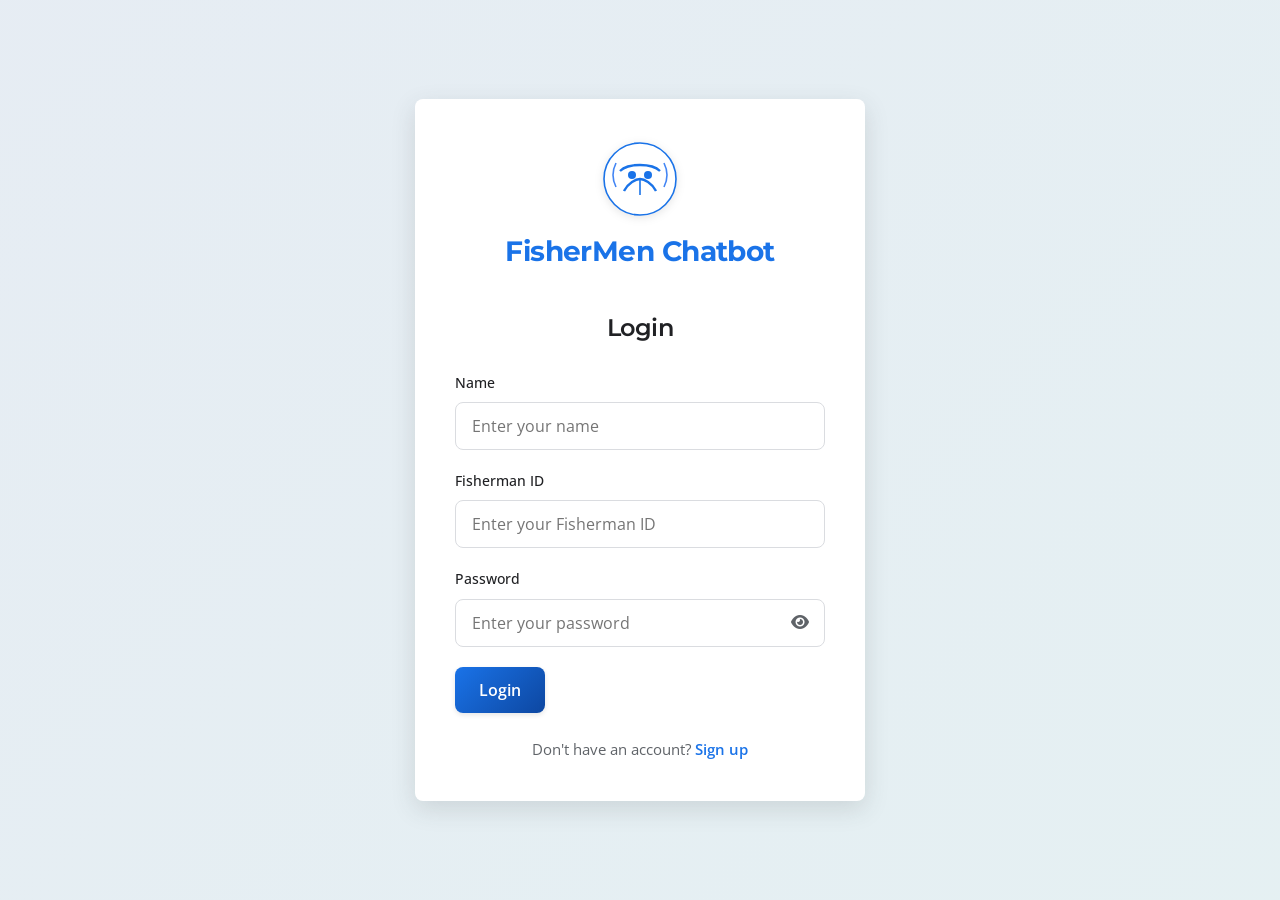
==== index.html @ a6ea8144 "Add files via upload" ====
<!DOCTYPE html>
<html lang="en">
<head>
    <meta charset="UTF-8">
    <meta name="viewport" content="width=device-width, initial-scale=1.0">
    <title>FisherMen Chatbot</title>
    <link rel="preconnect" href="https://fonts.googleapis.com">
    <link rel="preconnect" href="https://fonts.gstatic.com" crossorigin>
    <link href="https://fonts.googleapis.com/css2?family=Montserrat:wght@400;500;600;700&family=Open+Sans:wght@400;500;600&display=swap" rel="stylesheet">
    <link rel="stylesheet" href="css/styles.css">
    <link rel="stylesheet" href="https://cdnjs.cloudflare.com/ajax/libs/font-awesome/6.0.0-beta3/css/all.min.css">
</head>
<body>
    <!-- Login Screen -->
    <div class="container" id="login-container">
        <div class="form-container">
            <div class="logo">
                <img src="assets/fishermen-logo.svg" alt="FisherMen Chatbot Logo">
                <h1>FisherMen Chatbot</h1>
            </div>
            <h2>Login</h2>
            <form id="login-form">
                <div class="form-group">
                    <label for="login-name">Name</label>
                    <input type="text" id="login-name" placeholder="Enter your name" required>
                </div>
                <div class="form-group">
                    <label for="login-fisherman-id">Fisherman ID</label>
                    <input type="text" id="login-fisherman-id" placeholder="Enter your Fisherman ID" required>
                </div>
                <div class="form-group">
                    <label for="login-password">Password</label>
                    <input type="password" id="login-password" placeholder="Enter your password" required>
                    <span class="toggle-password" onclick="togglePasswordVisibility('login-password')">
                        <i class="fas fa-eye"></i>
                    </span>
                </div>
                <button type="submit" class="btn-primary">Login</button>
            </form>
            <p class="form-footer">Don't have an account? <a href="#" onclick="showSignup()">Sign up</a></p>
        </div>
    </div>

    <!-- Sign Up Screen -->
    <div class="container hidden" id="signup-container">
        <div class="form-container">
            <div class="logo">
                <img src="assets/fishermen-logo.svg" alt="FisherMen Chatbot Logo">
                <h1>FisherMen Chatbot</h1>
            </div>
            <h2>Sign Up</h2>
            <form id="signup-form" onsubmit="return validateSignup()">
                <div class="form-group">
                    <label for="signup-name">Name</label>
                    <input type="text" id="signup-name" placeholder="Enter your name" required>
                </div>
                <div class="form-group">
                    <label for="signup-fisherman-id">Fisherman ID</label>
                    <input type="text" id="signup-fisherman-id" placeholder="Enter your Fisherman ID" required>
                </div>
                <div class="form-group">
                    <label for="signup-country">Country</label>
                    <select id="signup-country" required>
                        <option value="">Select Country</option>
                        <option value="Australia">Australia</option>
                        <option value="Malaysia">Malaysia</option>
                        <option value="India">India</option>
                        <option value="Bangladesh">Bangladesh</option>
                        <option value="USA">USA</option>
                        <option value="UK">UK</option>
                    </select>
                </div>
                <div class="form-group">
                    <label for="signup-location">Location</label>
                    <input type="text" id="signup-location" placeholder="Enter your location" required>
                </div>
                <div class="form-group">
                    <label for="signup-password">Password</label>
                    <input type="password" id="signup-password" placeholder="Enter your password" minlength="8" required>
                    <span class="toggle-password" onclick="togglePasswordVisibility('signup-password')">
                        <i class="fas fa-eye"></i>
                    </span>
                </div>
                <div class="form-group">
                    <label for="signup-confirm-password">Confirm Password</label>
                    <input type="password" id="signup-confirm-password" placeholder="Confirm your password" minlength="8" required>
                    <span class="toggle-password" onclick="togglePasswordVisibility('signup-confirm-password')">
                        <i class="fas fa-eye"></i>
                    </span>
                </div>
                <button type="submit" class="btn-primary">Sign Up</button>
            </form>
            <p class="form-footer">Already have an account? <a href="#" onclick="showLogin()">Login</a></p>
        </div>
    </div>

    <!-- Chat Screen -->
    <div class="chat-container hidden" id="chat-container">
        <!-- Sidebar toggle button (mobile) -->
        <button class="sidebar-toggle" id="sidebar-toggle">
            <i class="fas fa-bars"></i>
        </button>

        <div class="sidebar">
            <div class="sidebar-header">
                <div class="logo">
                    <img src="assets/fishermen-logo.svg" alt="FisherMen Chatbot Logo">
                    <h2>FisherMen Chatbot</h2>
                </div>
                <button class="new-chat-btn" id="new-chat-btn">
                    <i class="fas fa-plus"></i> New Chat
                </button>
            </div>
            <div class="search-container">
                <div class="search-box">
                    <i class="fas fa-search"></i>
                    <input type="text" placeholder="Search chats" id="search-chats">
                </div>
            </div>
            <div class="chat-history" id="chat-history">
                <!-- Chat history will be populated dynamically -->
            </div>
            <div class="user-info">
                <div class="user-avatar">
                    <i class="fas fa-user"></i>
                </div>
                <div class="user-name" id="user-name-display">User Name</div>
                <button id="dark-toggle" class="dark-toggle" title="Toggle dark mode">
                    <i class="fas fa-moon"></i>
                </button>
                <button class="logout-btn" onclick="logout()">
                    <i class="fas fa-sign-out-alt"></i>
                </button>
            </div>
        </div>

        <div class="main-chat">
            <div class="chat-messages" id="chat-messages">
                <div class="welcome-message">
                    <h1>Welcome to FisherMen Chatbot</h1>
                    <p>How can I assist you today?</p>
                </div>
            </div>
            <div class="chat-input-container">
                <form id="chat-form">
                    <div class="chat-input-box">
                        <textarea id="chat-input" placeholder="Type your message here..." rows="1"></textarea>
                        <button type="submit" class="send-btn">
                            <i class="fas fa-paper-plane"></i>
                        </button>
                        <button type="button" id="export-chat" class="export-btn" title="Export chat">
                            <i class="fas fa-download"></i>
                        </button>
                    </div>
                </form>
                <p class="disclaimer">FisherMen Chatbot is designed to assist Bangladeshi fishermen with information and guidance.</p>
            </div>
        </div>
    </div>

    <!-- Feedback Popup -->
    <div class="feedback-popup hidden" id="feedback-popup">
        <div class="feedback-content">
            <h3>What was the issue with this response?</h3>
            <form id="feedback-form">
                <div class="feedback-options">
                    <label class="feedback-option">
                        <input type="radio" name="feedback" value="incorrect">
                        <span>Incorrect information</span>
                    </label>
                    <label class="feedback-option">
                        <input type="radio" name="feedback" value="harmful">
                        <span>Harmful or unsafe content</span>
                    </label>
                    <label class="feedback-option">
                        <input type="radio" name="feedback" value="not-helpful">
                        <span>Not helpful</span>
                    </label>
                    <label class="feedback-option">
                        <input type="radio" name="feedback" value="other">
                        <span>Other</span>
                    </label>
                </div>
                <textarea id="feedback-text" placeholder="Additional comments (optional)"></textarea>
                <div class="feedback-buttons">
                    <button type="button" class="btn-secondary" onclick="closeFeedbackPopup()">Cancel</button>
                    <button type="submit" class="btn-primary">Submit</button>
                </div>
            </form>
        </div>
    </div>

    <div class="overlay hidden" id="overlay"></div>

    <!-- Inline signup validation -->
    <script>
    function validateSignup() {
        const fishermanId = document.getElementById('signup-fisherman-id').value;
        const password = document.getElementById('signup-password').value;
        const confirmPassword = document.getElementById('signup-confirm-password').value;
        const country = document.getElementById('signup-country').value;

        if (!country) {
            alert("Please select a country");
            return false;
        }

        const idRegex = /^[a-zA-Z0-9]+$/;
        if (!idRegex.test(fishermanId)) {
            alert("Fisherman ID must contain only letters and numbers");
            return false;
        }

        if (password.length < 8) {
            alert("Password must be at least 8 characters long");
            return false;
        }

        if (password !== confirmPassword) {
            alert("Passwords do not match");
            return false;
        }

        return true;
    }
    </script>

    <script src="js/script.js" defer></script>
</body>
</html>
---- css/styles.css ----
/* Global Styles */
:root {
    --primary-color: #1a73e8;
    --primary-light: #4285f4;
    --primary-dark: #0d47a1;
    --secondary-color: #34a853;
    --accent-color: #00b8d4;
    --danger-color: #ea4335;
    --text-color: #202124;
    --text-secondary: #5f6368;
    --background-color: #ffffff;
    --background-secondary: #f1f3f4;
    --border-color: #dadce0;
    --shadow-color: rgba(60, 64, 67, 0.15);
    --animation-duration: 0.3s;
    --border-radius: 8px;
    --transition-standard: all 0.3s cubic-bezier(0.4, 0, 0.2, 1);
}

* {
    margin: 0;
    padding: 0;
    box-sizing: border-box;
    font-family: 'Open Sans', sans-serif;
}

body {
    background-color: var(--background-secondary);
    color: var(--text-color);
    line-height: 1.6;
    font-size: 16px;
}

h1, h2, h3, h4, h5, h6 {
    font-family: 'Montserrat', sans-serif;
    font-weight: 600;
    letter-spacing: -0.02em;
}

.hidden {
    display: none !important;
}

.container {
    display: flex;
    justify-content: center;
    align-items: center;
    min-height: 100vh;
    padding: 20px;
    background: linear-gradient(135deg, rgba(26, 115, 232, 0.05) 0%, rgba(0, 184, 212, 0.05) 100%);
}

/* Button Styles */
.btn-primary {
    background: linear-gradient(135deg, var(--primary-color), var(--primary-dark));
    color: white;
    border: none;
    border-radius: var(--border-radius);
    padding: 12px 24px;
    font-size: 16px;
    font-weight: 600;
    cursor: pointer;
    transition: var(--transition-standard);
    box-shadow: 0 2px 5px rgba(0, 0, 0, 0.1);
    position: relative;
    overflow: hidden;
}

.btn-primary:hover {
    transform: translateY(-2px);
    box-shadow: 0 4px 8px rgba(0, 0, 0, 0.15);
}

.btn-primary:active {
    transform: translateY(0);
}

/* Button ripple effect */
.btn-primary::after {
    content: '';
    position: absolute;
    top: 50%;
    left: 50%;
    width: 5px;
    height: 5px;
    background: rgba(255, 255, 255, 0.5);
    opacity: 0;
    border-radius: 100%;
    transform: scale(1, 1) translate(-50%, -50%);
    transform-origin: 50% 50%;
}

.btn-primary:focus:not(:active)::after {
    animation: ripple 1s ease-out;
}

@keyframes ripple {
    0% {
        transform: scale(0, 0);
        opacity: 0.5;
    }
    20% {
        transform: scale(25, 25);
        opacity: 0.5;
    }
    100% {
        opacity: 0;
        transform: scale(40, 40);
    }
}

.btn-secondary {
    background-color: var(--background-secondary);
    color: var(--text-color);
    border: 1px solid var(--border-color);
    border-radius: var(--border-radius);
    padding: 12px 24px;
    font-size: 16px;
    font-weight: 500;
    cursor: pointer;
    transition: var(--transition-standard);
}

.btn-secondary:hover {
    background-color: var(--border-color);
    transform: translateY(-2px);
}

/* Form Styles */
.form-container {
    background-color: var(--background-color);
    border-radius: var(--border-radius);
    box-shadow: 0 8px 24px var(--shadow-color);
    padding: 40px;
    width: 100%;
    max-width: 450px;
    animation: fadeIn 0.5s ease;
    transform: translateZ(0);
    backface-visibility: hidden;
}

@keyframes fadeIn {
    from { opacity: 0; transform: translateY(-20px); }
    to { opacity: 1; transform: translateY(0); }
}

.logo {
    display: flex;
    flex-direction: column;
    align-items: center;
    margin-bottom: 30px;
}

.logo img {
    width: 80px;
    height: 80px;
    margin-bottom: 10px;
    filter: drop-shadow(0 2px 4px rgba(0, 0, 0, 0.1));
    transition: var(--transition-standard);
}

.logo img:hover {
    transform: scale(1.05);
}

.logo h1 {
    font-size: 28px;
    font-weight: 700;
    color: var(--primary-color);
    text-align: center;
    margin-bottom: 5px;
}

h2 {
    font-size: 24px;
    margin-bottom: 24px;
    text-align: center;
    color: var(--text-color);
}

.form-group {
    margin-bottom: 20px;
    position: relative;
}

label {
    display: block;
    margin-bottom: 8px;
    font-weight: 500;
    color: var(--text-color);
    font-size: 14px;
    transition: var(--transition-standard);
}

input[type="text"],
input[type="password"],
textarea,
select {
    width: 100%;
    padding: 12px 16px;
    border: 1px solid var(--border-color);
    border-radius: var(--border-radius);
    font-size: 16px;
    transition: var(--transition-standard);
    background-color: rgba(255, 255, 255, 0.8);
}

input[type="text"]:focus,
input[type="password"]:focus,
textarea:focus,
select:focus {
    border-color: var(--primary-color);
    outline: none;
    box-shadow: 0 0 0 3px rgba(26, 115, 232, 0.2);
    background-color: white;
}

.toggle-password {
    position: absolute;
    right: 16px;
    top: 42px;
    cursor: pointer;
    color: var(--text-secondary);
    transition: var(--transition-standard);
}

.toggle-password:hover {
    color: var(--primary-color);
}

.form-footer {
    margin-top: 24px;
    text-align: center;
    color: var(--text-secondary);
    font-size: 15px;
}

.form-footer a {
    color: var(--primary-color);
    text-decoration: none;
    font-weight: 600;
    transition: var(--transition-standard);
}

.form-footer a:hover {
    color: var(--primary-dark);
    text-decoration: underline;
}

/* Chat Interface Styles */
.chat-container {
    display: flex;
    height: 100vh;
    width: 100%;
    overflow: hidden;
    background: linear-gradient(135deg, rgba(26, 115, 232, 0.03) 0%, rgba(0, 184, 212, 0.03) 100%);
}

.sidebar {
    width: 300px;
    background-color: var(--background-color);
    border-right: 1px solid var(--border-color);
    display: flex;
    flex-direction: column;
    transition: var(--transition-standard);
    box-shadow: 2px 0 10px rgba(0, 0, 0, 0.05);
}

.sidebar-header {
    padding: 16px;
    border-bottom: 1px solid var(--border-color);
    background: linear-gradient(to right, rgba(26, 115, 232, 0.05), transparent);
}

.sidebar-header .logo {
    margin-bottom: 16px;
}

.sidebar-header .logo img {
    width: 40px;
    height: 40px;
    transition: var(--transition-standard);
}

.sidebar-header .logo img:hover {
    transform: rotate(5deg);
}

.sidebar-header .logo h2 {
    font-size: 18px;
    margin-bottom: 0;
}

.new-chat-btn {
    width: 100%;
    padding: 10px;
    background: linear-gradient(135deg, var(--primary-color), var(--primary-dark));
    color: white;
    border: none;
    border-radius: var(--border-radius);
    font-size: 14px;
    font-weight: 500;
    cursor: pointer;
    display: flex;
    align-items: center;
    justify-content: center;
    gap: 8px;
    transition: var(--transition-standard);
    box-shadow: 0 2px 4px rgba(0, 0, 0, 0.1);
}

.new-chat-btn:hover {
    transform: translateY(-2px);
    box-shadow: 0 4px 8px rgba(0, 0, 0, 0.15);
}

.search-container {
    padding: 16px;
    border-bottom: 1px solid var(--border-color);
}

.search-box {
    display: flex;
    align-items: center;
    background-color: var(--background-secondary);
    border-radius: var(--border-radius);
    padding: 8px 12px;
    transition: var(--transition-standard);
}

.search-box:focus-within {
    box-shadow: 0 0 0 2px rgba(26, 115, 232, 0.2);
}

.search-box i {
    color: var(--text-secondary);
    margin-right: 8px;
}

.search-box input {
    background: transparent;
    border: none;
    width: 100%;
    font-size: 14px;
}

.search-box input:focus {
    outline: none;
}

.chat-history {
    flex: 1;
    overflow-y: auto;
    padding: 16px;
}

.chat-item {
    padding: 12px;
    border-radius: var(--border-radius);
    margin-bottom: 8px;
    cursor: pointer;
    transition: var(--transition-standard);
    display: flex;
    align-items: center;
}

.chat-item:hover {
    background-color: var(--background-secondary);
    transform: translateX(4px);
}

.chat-item.active {
    background-color: rgba(26, 115, 232, 0.1);
    border-left: 3px solid var(--primary-color);
}

.chat-item i {
    margin-right: 12px;
    color: var(--primary-color);
}

.chat-item-title {
    font-size: 14px;
    white-space: nowrap;
    overflow: hidden;
    text-overflow: ellipsis;
}

.user-info {
    padding: 16px;
    border-top: 1px solid var(--border-color);
    display: flex;
    align-items: center;
}

.user-avatar {
    width: 36px;
    height: 36px;
    border-radius: 50%;
    background: linear-gradient(135deg, var(--primary-color), var(--primary-dark));
    display: flex;
    align-items: center;
    justify-content: center;
    margin-right: 12px;
    transition: var(--transition-standard);
}

.user-avatar:hover {
    transform: scale(1.1);
}

.user-avatar i {
    color: white;
}

.user-name {
    flex: 1;
    font-weight: 500;
}

.logout-btn {
    background: none;
    border: none;
    color: var(--text-secondary);
    cursor: pointer;
    font-size: 16px;
    transition: var(--transition-standard);
}

.logout-btn:hover {
    color: var(--danger-color);
    transform: translateX(2px);
}

.main-chat {
    flex: 1;
    display: flex;
    flex-direction: column;
    background-color: var(--background-secondary);
}

.chat-messages {
    flex: 1;
    padding: 24px;
    overflow-y: auto;
    display: flex;
    flex-direction: column;
}

.welcome-message {
    text-align: center;
    margin: auto;
    max-width: 600px;
    animation: fadeIn 0.8s ease;
}

.welcome-message h1 {
    color: var(--primary-color);
    margin-bottom: 16px;
    font-size: 32px;
}

.welcome-message p {
    color: var(--text-secondary);
    font-size: 18px;
}

.message {
    margin-bottom: 24px;
    max-width: 80%;
}

/* Message animations */
.user-message, .bot-message {
    animation: messageAppear 0.3s ease-out;
}

@keyframes messageAppear {
    from {
        opacity: 0;
        transform: translateY(10px);
    }
    to {
        opacity: 1;
        transform: translateY(0);
    }
}

.message.user-message {
    align-self: flex-end;
}

.message.bot-message {
    align-self: flex-start;
}

.message-content {
    padding: 16px;
    border-radius: var(--border-radius);
    position: relative;
    box-shadow: 0 2px 8px rgba(0, 0, 0, 0.08);
}

.user-message .message-content {
    background: linear-gradient(135deg, var(--primary-color), var(--primary-dark));
    color: white;
    border-top-right-radius: 0;
}

.bot-message .message-content {
    background-color: var(--background-color);
    border-top-left-radius: 0;
}

.message-feedback {
    display: flex;
    justify-content: flex-end;
    margin-top: 8px;
    opacity: 1;
    transition: var(--transition-standard);
}

.feedback-btn {
    background: none;
    border: none;
    cursor: pointer;
    padding: 4px;
    margin-left: 8px;
    color: var(--text-secondary);
    transition: var(--transition-standard);
}

.feedback-btn:hover {
    transform: scale(1.2);
}

.feedback-btn.thumbs-up.active {
    color: var(--secondary-color);
    animation: thumbsUp 0.5s ease;
}

.feedback-btn.thumbs-down.active {
    color: var(--danger-color);
    animation: thumbsDown 0.5s ease;
}

@keyframes thumbsUp {
    0% { transform: scale(1); }
    50% { transform: scale(1.5); }
    100% { transform: scale(1); }
}

@keyframes thumbsDown {
    0% { transform: scale(1); }
    50% { transform: scale(1.5); }
    100% { transform: scale(1); }
}

.chat-input-container {
    padding: 16px 24px;
    background-color: var(--background-color);
    border-top: 1px solid var(--border-color);
}

.chat-input-box {
    display: flex;
    align-items: center;
    background-color: var(--background-secondary);
    border-radius: var(--border-radius);
    padding: 8px 16px;
    box-shadow: 0 1px 3px rgba(0, 0, 0, 0.1);
    transition: var(--transition-standard);
}

.chat-input-box:focus-within {
    box-shadow: 0 2px 8px rgba(0, 0, 0, 0.15);
    transform: translateY(-2px);
}

.chat-input-box textarea {
    flex: 1;
    border: none;
    background: transparent;
    resize: none;
    padding: 8px 0;
    max-height: 150px;
}

.chat-input-box textarea:focus {
    outline: none;
    box-shadow: none;
}

.send-btn {
    background: none;
    border: none;
    color: var(--primary-color);
    font-size: 18px;
    cursor: pointer;
    padding: 8px;
    transition: var(--transition-standard);
}

.send-btn:hover {
    color: var(--primary-dark);
    transform: scale(1.2);
}

.disclaimer {
    margin-top: 12px;
    font-size: 12px;
    color: var(--text-secondary);
    text-align: center;
}

/* Typing indicator animation */
.typing-indicator {
    display: flex;
    align-items: center;
    margin: 10px 0;
}

.typing-indicator span {
    height: 8px;
    width: 8px;
    background-color: var(--text-secondary);
    border-radius: 50%;
    display: inline-block;
    margin-right: 5px;
    animation: typingBounce 1.4s infinite ease-in-out;
}

.typing-indicator span:nth-child(1) {
    animation-delay: 0s;
}

.typing-indicator span:nth-child(2) {
    animation-delay: 0.2s;
}

.typing-indicator span:nth-child(3) {
    animation-delay: 0.4s;
}

@keyframes typingBounce {
    0%, 80%, 100% {
        transform: scale(0.6);
    }
    40% {
        transform: scale(1);
    }
}

/* Feedback Popup */
.overlay {
    position: fixed;
    top: 0;
    left: 0;
    right: 0;
    bottom: 0;
    background-color: rgba(0, 0, 0, 0.5);
    z-index: 100;
    animation: fadeIn 0.3s ease;
    backdrop-filter: blur(3px);
}

.feedback-popup {
    position: fixed;
    top: 50%;
    left: 50%;
    transform: translate(-50%, -50%);
    z-index: 101;
    animation: scaleIn 0.3s ease;
}

@keyframes scaleIn {
    from { transform: translate(-50%, -50%) scale(0.9); opacity: 0; }
    to { transform: translate(-50%, -50%) scale(1); opacity: 1; }
}

.feedback-content {
    background-color: var(--background-color);
    border-radius: var(--border-radius);
    padding: 24px;
    width: 100%;
    max-width: 500px;
    box-shadow: 0 8px 24px rgba(0, 0, 0, 0.2);
}

.feedback-content h3 {
    margin-bottom: 16px;
    font-size: 18px;
    color: var(--primary-dark);
}

.feedback-options {
    display: flex;
    flex-direction: column;
    gap: 12px;
    margin-bottom: 16px;
}

.feedback-option {
    display: flex;
    align-items: center;
    cursor: pointer;
    padding: 8px;
    border-radius: var(--border-radius);
    transition: var(--transition-standard);
}

.feedback-option:hover {
    background-color: var(--background-secondary);
}

.feedback-option input {
    margin-right: 12px;
}

#feedback-text {
    width: 100%;
    height: 100px;
    margin-bottom: 16px;
    padding: 12px;
    border: 1px solid var(--border-color);
    border-radius: var(--border-radius);
    resize: none;
    transition: var(--transition-standard);
}

#feedback-text:focus {
    border-color: var(--primary-color);
    outline: none;
    box-shadow: 0 0 0 3px rgba(26, 115, 232, 0.2);
}

.feedback-buttons {
    display: flex;
    justify-content: flex-end;
    gap: 12px;
}

.sidebar-toggle {
    display: none;
}

/* Responsive Styles */
@media (max-width: 768px) {
    .chat-container {
        flex-direction: column;
    }
    
    .sidebar {
        width: 100%;
        height: auto;
        max-height: 60px;
        overflow: hidden;
        transition: max-height 0.5s cubic-bezier(0.4, 0, 0.2, 1);
    }
    
    .sidebar.expanded {
        max-height: 100vh;
        overflow-y: auto;
    }
    
    .sidebar-toggle {
        display: block;
        position: absolute;
        top: 15px;
        right: 15px;
        z-index: 10;
        background: none;
        border: none;
        color: var(--primary-color);
        font-size: 20px;
        cursor: pointer;
    }
    
    .main-chat {
        height: calc(100vh - 60px);
    }
    
    .form-container {
        padding: 24px;
    }
    
    .message {
        max-width: 90%;
    }
}

@media (max-width: 480px) {
    .form-container {
        padding: 20px;
    }
    
    .btn-primary, .btn-secondary {
        padding: 10px 16px;
        font-size: 14px;
    }
    
    .logo img {
        width: 60px;
        height: 60px;
    }
    
    .logo h1 {
        font-size: 20px;
    }
    
    h2 {
        font-size: 20px;
    }
    
    .welcome-message h1 {
        font-size: 24px;
    }
    
    .welcome-message p {
        font-size: 16px;
    }
}
/* Dark mode vars */
:root.dark {
  --background-color: #121212;
  --background-secondary: #1e1e1e;
  --text-color: #e8eaed;
  --text-secondary: #9aa0a6;
  --border-color: #333;
}
.dark-toggle {
  background: none;
  border: none;
  color: var(--text-secondary);
  cursor: pointer;
  font-size: 16px;
  padding: 4px;
  transition: 0.3s;
}
.dark-toggle:hover { color: var(--primary-color); transform: scale(1.1); }

.export-btn {
  background: none; border: none; color: var(--text-secondary);
  cursor: pointer; font-size: 18px; padding: 8px; transition: 0.3s;
}
.export-btn:hover { color: var(--secondary-color); transform: scale(1.2); }
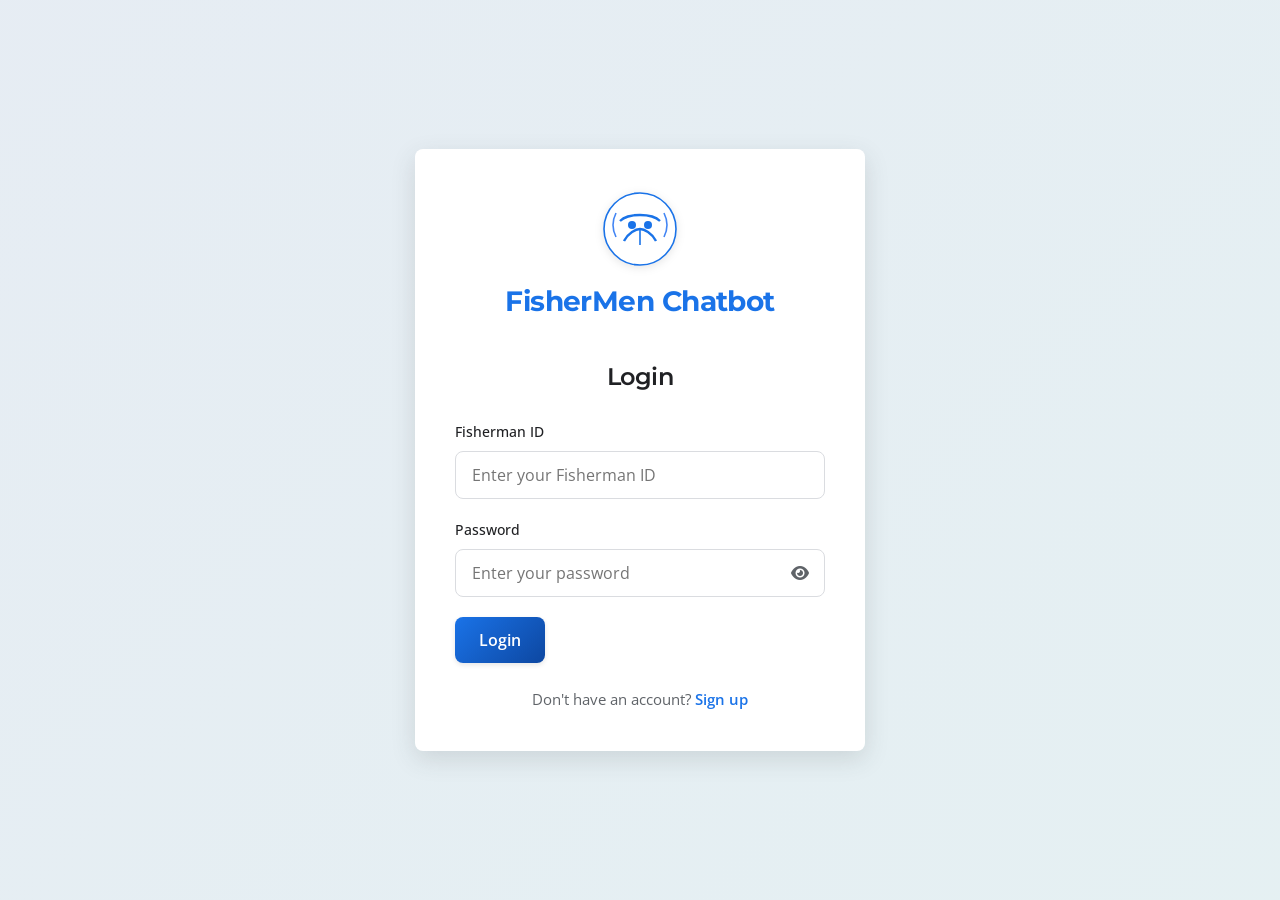
==== commit 295d5a01: "Add files via upload" ====
--- a/index.html
+++ b/index.html
@@ -11,7 +11,6 @@
     <link rel="stylesheet" href="https://cdnjs.cloudflare.com/ajax/libs/font-awesome/6.0.0-beta3/css/all.min.css">
 </head>
 <body>
-    <!-- Login Screen -->
     <div class="container" id="login-container">
         <div class="form-container">
             <div class="logo">
@@ -20,10 +19,6 @@
             </div>
             <h2>Login</h2>
             <form id="login-form">
-                <div class="form-group">
-                    <label for="login-name">Name</label>
-                    <input type="text" id="login-name" placeholder="Enter your name" required>
-                </div>
                 <div class="form-group">
                     <label for="login-fisherman-id">Fisherman ID</label>
                     <input type="text" id="login-fisherman-id" placeholder="Enter your Fisherman ID" required>
@@ -41,7 +36,6 @@
         </div>
     </div>
 
-    <!-- Sign Up Screen -->
     <div class="container hidden" id="signup-container">
         <div class="form-container">
             <div class="logo">
@@ -49,7 +43,7 @@
                 <h1>FisherMen Chatbot</h1>
             </div>
             <h2>Sign Up</h2>
-            <form id="signup-form" onsubmit="return validateSignup()">
+            <form id="signup-form">
                 <div class="form-group">
                     <label for="signup-name">Name</label>
                     <input type="text" id="signup-name" placeholder="Enter your name" required>
@@ -59,31 +53,19 @@
                     <input type="text" id="signup-fisherman-id" placeholder="Enter your Fisherman ID" required>
                 </div>
                 <div class="form-group">
-                    <label for="signup-country">Country</label>
-                    <select id="signup-country" required>
-                        <option value="">Select Country</option>
-                        <option value="Australia">Australia</option>
-                        <option value="Malaysia">Malaysia</option>
-                        <option value="India">India</option>
-                        <option value="Bangladesh">Bangladesh</option>
-                        <option value="USA">USA</option>
-                        <option value="UK">UK</option>
-                    </select>
-                </div>
-                <div class="form-group">
                     <label for="signup-location">Location</label>
                     <input type="text" id="signup-location" placeholder="Enter your location" required>
                 </div>
                 <div class="form-group">
                     <label for="signup-password">Password</label>
-                    <input type="password" id="signup-password" placeholder="Enter your password" minlength="8" required>
+                    <input type="password" id="signup-password" placeholder="Enter your password" required>
                     <span class="toggle-password" onclick="togglePasswordVisibility('signup-password')">
                         <i class="fas fa-eye"></i>
                     </span>
                 </div>
                 <div class="form-group">
                     <label for="signup-confirm-password">Confirm Password</label>
-                    <input type="password" id="signup-confirm-password" placeholder="Confirm your password" minlength="8" required>
+                    <input type="password" id="signup-confirm-password" placeholder="Confirm your password" required>
                     <span class="toggle-password" onclick="togglePasswordVisibility('signup-confirm-password')">
                         <i class="fas fa-eye"></i>
                     </span>
@@ -94,13 +76,7 @@
         </div>
     </div>
 
-    <!-- Chat Screen -->
     <div class="chat-container hidden" id="chat-container">
-        <!-- Sidebar toggle button (mobile) -->
-        <button class="sidebar-toggle" id="sidebar-toggle">
-            <i class="fas fa-bars"></i>
-        </button>
-
         <div class="sidebar">
             <div class="sidebar-header">
                 <div class="logo">
@@ -126,14 +102,13 @@
                 </div>
                 <div class="user-name" id="user-name-display">User Name</div>
                 <button id="dark-toggle" class="dark-toggle" title="Toggle dark mode">
-                    <i class="fas fa-moon"></i>
+                   <i class="fas fa-moon"></i>
                 </button>
                 <button class="logout-btn" onclick="logout()">
                     <i class="fas fa-sign-out-alt"></i>
                 </button>
             </div>
         </div>
-
         <div class="main-chat">
             <div class="chat-messages" id="chat-messages">
                 <div class="welcome-message">
@@ -158,7 +133,6 @@
         </div>
     </div>
 
-    <!-- Feedback Popup -->
     <div class="feedback-popup hidden" id="feedback-popup">
         <div class="feedback-content">
             <h3>What was the issue with this response?</h3>
@@ -191,40 +165,6 @@
     </div>
 
     <div class="overlay hidden" id="overlay"></div>
-
-    <!-- Inline signup validation -->
-    <script>
-    function validateSignup() {
-        const fishermanId = document.getElementById('signup-fisherman-id').value;
-        const password = document.getElementById('signup-password').value;
-        const confirmPassword = document.getElementById('signup-confirm-password').value;
-        const country = document.getElementById('signup-country').value;
-
-        if (!country) {
-            alert("Please select a country");
-            return false;
-        }
-
-        const idRegex = /^[a-zA-Z0-9]+$/;
-        if (!idRegex.test(fishermanId)) {
-            alert("Fisherman ID must contain only letters and numbers");
-            return false;
-        }
-
-        if (password.length < 8) {
-            alert("Password must be at least 8 characters long");
-            return false;
-        }
-
-        if (password !== confirmPassword) {
-            alert("Passwords do not match");
-            return false;
-        }
-
-        return true;
-    }
-    </script>
-
     <script src="js/script.js" defer></script>
 </body>
 </html>
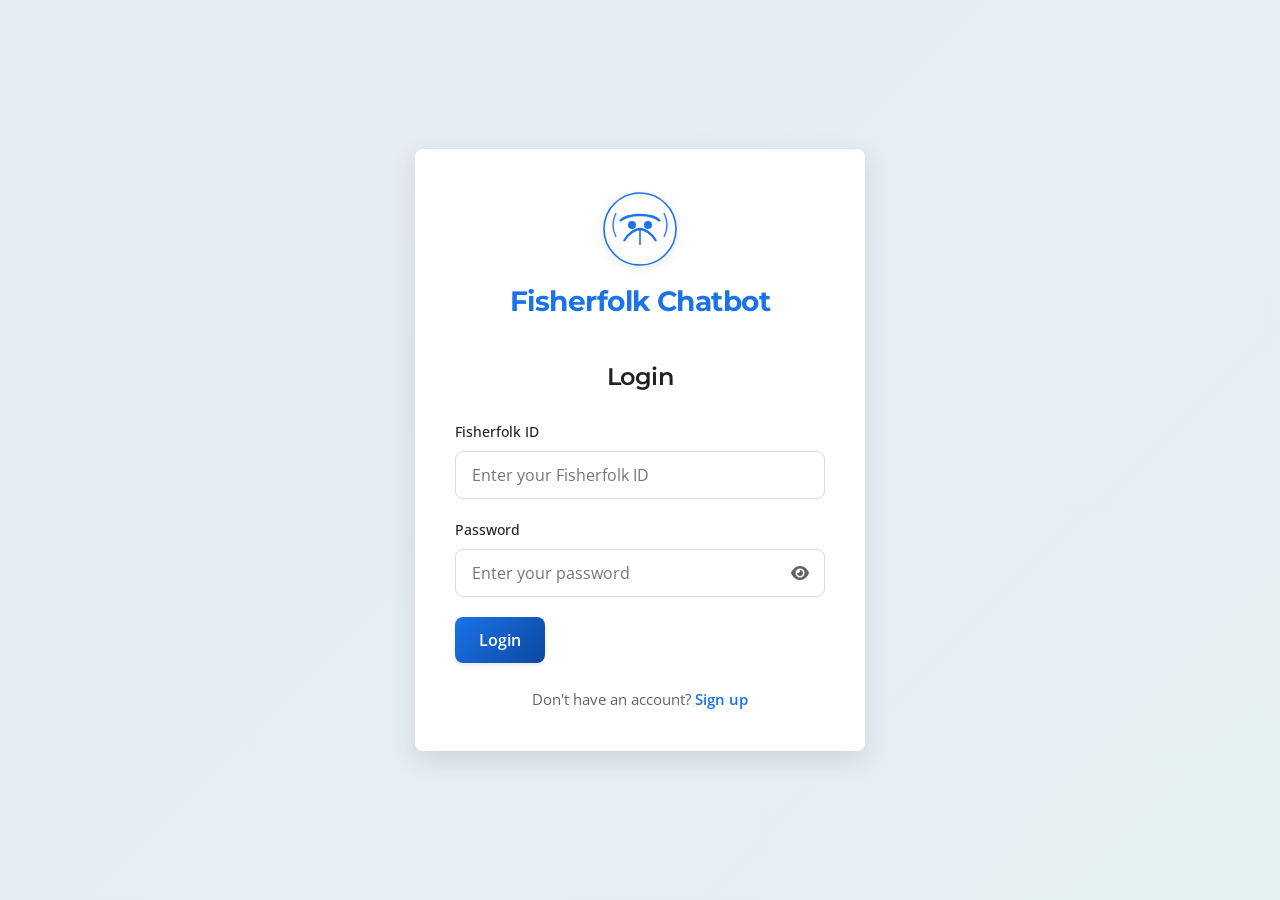
==== commit 6b208ade: "Add files via upload" ====
--- a/index.html
+++ b/index.html
@@ -3,7 +3,7 @@
 <head>
     <meta charset="UTF-8">
     <meta name="viewport" content="width=device-width, initial-scale=1.0">
-    <title>FisherMen Chatbot</title>
+    <title>Fisherfolk Chatbot</title>
     <link rel="preconnect" href="https://fonts.googleapis.com">
     <link rel="preconnect" href="https://fonts.gstatic.com" crossorigin>
     <link href="https://fonts.googleapis.com/css2?family=Montserrat:wght@400;500;600;700&family=Open+Sans:wght@400;500;600&display=swap" rel="stylesheet">
@@ -14,14 +14,14 @@
     <div class="container" id="login-container">
         <div class="form-container">
             <div class="logo">
-                <img src="assets/fishermen-logo.svg" alt="FisherMen Chatbot Logo">
-                <h1>FisherMen Chatbot</h1>
+                <img src="assets/fishermen-logo.svg" alt="Fisherfolk Chatbot Logo">
+                <h1>Fisherfolk Chatbot</h1>
             </div>
             <h2>Login</h2>
             <form id="login-form">
                 <div class="form-group">
-                    <label for="login-fisherman-id">Fisherman ID</label>
-                    <input type="text" id="login-fisherman-id" placeholder="Enter your Fisherman ID" required>
+                    <label for="login-fisherman-id">Fisherfolk ID</label>
+                    <input type="text" id="login-fisherman-id" placeholder="Enter your Fisherfolk ID" required>
                 </div>
                 <div class="form-group">
                     <label for="login-password">Password</label>
@@ -39,8 +39,8 @@
     <div class="container hidden" id="signup-container">
         <div class="form-container">
             <div class="logo">
-                <img src="assets/fishermen-logo.svg" alt="FisherMen Chatbot Logo">
-                <h1>FisherMen Chatbot</h1>
+                <img src="assets/fishermen-logo.svg" alt="Fisherfolk Chatbot Logo">
+                <h1>Fisherfolk Chatbot</h1>
             </div>
             <h2>Sign Up</h2>
             <form id="signup-form">
@@ -49,8 +49,20 @@
                     <input type="text" id="signup-name" placeholder="Enter your name" required>
                 </div>
                 <div class="form-group">
-                    <label for="signup-fisherman-id">Fisherman ID</label>
-                    <input type="text" id="signup-fisherman-id" placeholder="Enter your Fisherman ID" required>
+                    <label for="signup-fisherman-id">Fisherfolk ID</label>
+                    <input type="text" id="signup-fisherman-id" placeholder="Enter your Fisherfolk ID" required>
+                </div>
+                <div class="form-group">
+                    <label for="signup-country">Country</label>
+                    <select id="signup-country" required>
+                        <option value="">Select Country</option>
+                        <option value="Australia">Australia</option>
+                        <option value="Malaysia">Malaysia</option>
+                        <option value="India">India</option>
+                        <option value="Bangladesh">Bangladesh</option>
+                        <option value="USA">USA</option>
+                        <option value="UK">UK</option>
+                    </select>
                 </div>
                 <div class="form-group">
                     <label for="signup-location">Location</label>
@@ -58,14 +70,14 @@
                 </div>
                 <div class="form-group">
                     <label for="signup-password">Password</label>
-                    <input type="password" id="signup-password" placeholder="Enter your password" required>
+                    <input type="password" id="signup-password" placeholder="Enter your password" minlength="8" required>
                     <span class="toggle-password" onclick="togglePasswordVisibility('signup-password')">
                         <i class="fas fa-eye"></i>
                     </span>
                 </div>
                 <div class="form-group">
                     <label for="signup-confirm-password">Confirm Password</label>
-                    <input type="password" id="signup-confirm-password" placeholder="Confirm your password" required>
+                    <input type="password" id="signup-confirm-password" placeholder="Confirm your password" minlength="8" required>
                     <span class="toggle-password" onclick="togglePasswordVisibility('signup-confirm-password')">
                         <i class="fas fa-eye"></i>
                     </span>
@@ -75,13 +87,18 @@
             <p class="form-footer">Already have an account? <a href="#" onclick="showLogin()">Login</a></p>
         </div>
     </div>
+
+    <!-- Mobile sidebar toggle (visible only on small screens via CSS) -->
+    <button id="sidebar-toggle" class="sidebar-toggle" title="Toggle sidebar">
+        <i class="fas fa-bars"></i>
+    </button>
 
     <div class="chat-container hidden" id="chat-container">
         <div class="sidebar">
             <div class="sidebar-header">
                 <div class="logo">
-                    <img src="assets/fishermen-logo.svg" alt="FisherMen Chatbot Logo">
-                    <h2>FisherMen Chatbot</h2>
+                    <img src="assets/fishermen-logo.svg" alt="Fisherfolk Chatbot Logo">
+                    <h2>Fisherfolk Chatbot</h2>
                 </div>
                 <button class="new-chat-btn" id="new-chat-btn">
                     <i class="fas fa-plus"></i> New Chat
@@ -93,26 +110,25 @@
                     <input type="text" placeholder="Search chats" id="search-chats">
                 </div>
             </div>
-            <div class="chat-history" id="chat-history">
-                <!-- Chat history will be populated dynamically -->
-            </div>
+            <div class="chat-history" id="chat-history"></div>
             <div class="user-info">
                 <div class="user-avatar">
                     <i class="fas fa-user"></i>
                 </div>
                 <div class="user-name" id="user-name-display">User Name</div>
                 <button id="dark-toggle" class="dark-toggle" title="Toggle dark mode">
-                   <i class="fas fa-moon"></i>
+                    <i class="fas fa-moon"></i>
                 </button>
                 <button class="logout-btn" onclick="logout()">
                     <i class="fas fa-sign-out-alt"></i>
                 </button>
             </div>
         </div>
+
         <div class="main-chat">
             <div class="chat-messages" id="chat-messages">
                 <div class="welcome-message">
-                    <h1>Welcome to FisherMen Chatbot</h1>
+                    <h1>Welcome to Fisherfolk Chatbot</h1>
                     <p>How can I assist you today?</p>
                 </div>
             </div>
@@ -120,6 +136,9 @@
                 <form id="chat-form">
                     <div class="chat-input-box">
                         <textarea id="chat-input" placeholder="Type your message here..." rows="1"></textarea>
+                        <button type="button" id="voice-btn" class="voice-btn" title="Voice input">
+                            <i class="fas fa-microphone"></i>
+                        </button>
                         <button type="submit" class="send-btn">
                             <i class="fas fa-paper-plane"></i>
                         </button>
@@ -128,7 +147,7 @@
                         </button>
                     </div>
                 </form>
-                <p class="disclaimer">FisherMen Chatbot is designed to assist Bangladeshi fishermen with information and guidance.</p>
+                <p class="disclaimer">Fisherfolk Chatbot is designed to assist Bangladeshi fisherfolk with information and guidance.</p>
             </div>
         </div>
     </div>
@@ -164,7 +183,61 @@
         </div>
     </div>
 
+    <div class="voice-popup hidden" id="voice-popup">
+        <div class="voice-content">
+            <div class="voice-header" style="justify-content: flex-end;">
+                <button id="voice-close-btn" class="icon-btn" title="Cancel" onclick="closeVoicePopup()">
+                    <i class="fas fa-times"></i>
+                </button>
+            </div>
+            <div class="voice-body">
+                <p id="live-transcript" class="live-transcript">Speak now...</p>
+            </div>
+            <div class="voice-footer">
+                <button id="voice-mic-active" class="pulsing-mic" onclick="stopListening()">
+                    <i class="fas fa-microphone"></i>
+                </button>
+                <button id="voice-send-btn" class="btn-primary send-btn hidden" onclick="sendVoiceMessage()">
+                    <i class="fas fa-paper-plane"></i> Send
+                </button>
+            </div>
+        </div>
+    </div>
+
     <div class="overlay hidden" id="overlay"></div>
+
+    <script>
+    function validateSignup() {
+        const fishermanId     = document.getElementById('signup-fisherman-id').value;
+        const password        = document.getElementById('signup-password').value;
+        const confirmPassword = document.getElementById('signup-confirm-password').value;
+        const country         = document.getElementById('signup-country').value;
+
+        if (!country) {
+            alert("Please select a country");
+            return false;
+        }
+
+        const idRegex = /^[a-zA-Z0-9]+$/;
+        if (!idRegex.test(fishermanId)) {
+            alert("Fisherfolk ID must contain only letters and numbers");
+            return false;
+        }
+
+        if (password.length < 8) {
+            alert("Password must be at least 8 characters long");
+            return false;
+        }
+
+        if (password !== confirmPassword) {
+            alert("Passwords do not match");
+            return false;
+        }
+
+        return true;
+    }
+    </script>
+
     <script src="js/script.js" defer></script>
 </body>
 </html>
--- a/css/styles.css
+++ b/css/styles.css
@@ -17,6 +17,14 @@
     --transition-standard: all 0.3s cubic-bezier(0.4, 0, 0.2, 1);
 }
 
+:root.dark {
+    --background-color: #121212;
+    --background-secondary: #1e1e1e;
+    --text-color: #e8eaed;
+    --text-secondary: #9aa0a6;
+    --border-color: #333;
+}
+
 * {
     margin: 0;
     padding: 0;
@@ -46,6 +54,7 @@
     justify-content: center;
     align-items: center;
     min-height: 100vh;
+    min-height: 100dvh;
     padding: 20px;
     background: linear-gradient(135deg, rgba(26, 115, 232, 0.05) 0%, rgba(0, 184, 212, 0.05) 100%);
 }
@@ -75,7 +84,6 @@
     transform: translateY(0);
 }
 
-/* Button ripple effect */
 .btn-primary::after {
     content: '';
     position: absolute;
@@ -203,6 +211,7 @@
     font-size: 16px;
     transition: var(--transition-standard);
     background-color: rgba(255, 255, 255, 0.8);
+    color: var(--text-color);
 }
 
 input[type="text"]:focus,
@@ -215,6 +224,13 @@
     background-color: white;
 }
 
+:root.dark input[type="text"]:focus,
+:root.dark input[type="password"]:focus,
+:root.dark textarea:focus,
+:root.dark select:focus {
+    background-color: #202124;
+}
+
 .toggle-password {
     position: absolute;
     right: 16px;
@@ -251,9 +267,11 @@
 .chat-container {
     display: flex;
     height: 100vh;
+    height: 100dvh;
     width: 100%;
     overflow: hidden;
     background: linear-gradient(135deg, rgba(26, 115, 232, 0.03) 0%, rgba(0, 184, 212, 0.03) 100%);
+    position: relative;
 }
 
 .sidebar {
@@ -264,6 +282,10 @@
     flex-direction: column;
     transition: var(--transition-standard);
     box-shadow: 2px 0 10px rgba(0, 0, 0, 0.05);
+}
+
+.sidebar-toggle {
+    display: none;
 }
 
 .sidebar-header {
@@ -342,6 +364,7 @@
     border: none;
     width: 100%;
     font-size: 14px;
+    color: var(--text-color);
 }
 
 .search-box input:focus {
@@ -362,11 +385,12 @@
     transition: var(--transition-standard);
     display: flex;
     align-items: center;
+    position: relative;
 }
 
 .chat-item:hover {
     background-color: var(--background-secondary);
-    transform: translateX(4px);
+    
 }
 
 .chat-item.active {
@@ -384,6 +408,8 @@
     white-space: nowrap;
     overflow: hidden;
     text-overflow: ellipsis;
+    flex: 1;      
+    min-width: 0;
 }
 
 .user-info {
@@ -391,6 +417,7 @@
     border-top: 1px solid var(--border-color);
     display: flex;
     align-items: center;
+    gap: 8px;
 }
 
 .user-avatar {
@@ -401,7 +428,7 @@
     display: flex;
     align-items: center;
     justify-content: center;
-    margin-right: 12px;
+    margin-right: 4px;
     transition: var(--transition-standard);
 }
 
@@ -418,6 +445,7 @@
     font-weight: 500;
 }
 
+.dark-toggle,
 .logout-btn {
     background: none;
     border: none;
@@ -425,6 +453,12 @@
     cursor: pointer;
     font-size: 16px;
     transition: var(--transition-standard);
+    padding: 4px;
+}
+
+.dark-toggle:hover {
+    color: var(--primary-color);
+    transform: scale(1.1);
 }
 
 .logout-btn:hover {
@@ -437,6 +471,7 @@
     display: flex;
     flex-direction: column;
     background-color: var(--background-secondary);
+    min-height: 0;
 }
 
 .chat-messages {
@@ -445,6 +480,7 @@
     overflow-y: auto;
     display: flex;
     flex-direction: column;
+    min-height: 0;
 }
 
 .welcome-message {
@@ -470,7 +506,6 @@
     max-width: 80%;
 }
 
-/* Message animations */
 .user-message, .bot-message {
     animation: messageAppear 0.3s ease-out;
 }
@@ -570,6 +605,7 @@
     padding: 8px 16px;
     box-shadow: 0 1px 3px rgba(0, 0, 0, 0.1);
     transition: var(--transition-standard);
+    gap: 4px;
 }
 
 .chat-input-box:focus-within {
@@ -584,6 +620,7 @@
     resize: none;
     padding: 8px 0;
     max-height: 150px;
+    color: var(--text-color);
 }
 
 .chat-input-box textarea:focus {
@@ -591,19 +628,39 @@
     box-shadow: none;
 }
 
-.send-btn {
+.voice-btn,
+.send-btn,
+.export-btn {
     background: none;
     border: none;
+    color: var(--text-secondary);
+    font-size: 18px;
+    cursor: pointer;
+    padding: 8px;
+    transition: var(--transition-standard);
+}
+
+.send-btn {
     color: var(--primary-color);
-    font-size: 18px;
-    cursor: pointer;
-    padding: 8px;
-    transition: var(--transition-standard);
-}
-
+}
+
+.voice-btn:hover,
+.send-btn:hover,
+.export-btn:hover {
+    transform: scale(1.2);
+}
+
+.voice-btn:hover,
 .send-btn:hover {
     color: var(--primary-dark);
-    transform: scale(1.2);
+}
+
+.export-btn:hover {
+    color: var(--secondary-color);
+}
+
+.voice-btn.recording {
+    color: var(--danger-color);
 }
 
 .disclaimer {
@@ -613,7 +670,6 @@
     text-align: center;
 }
 
-/* Typing indicator animation */
 .typing-indicator {
     display: flex;
     align-items: center;
@@ -651,7 +707,7 @@
     }
 }
 
-/* Feedback Popup */
+/* Popups */
 .overlay {
     position: fixed;
     top: 0;
@@ -664,7 +720,8 @@
     backdrop-filter: blur(3px);
 }
 
-.feedback-popup {
+.feedback-popup,
+.voice-popup {
     position: fixed;
     top: 50%;
     left: 50%;
@@ -678,7 +735,8 @@
     to { transform: translate(-50%, -50%) scale(1); opacity: 1; }
 }
 
-.feedback-content {
+.feedback-content,
+.voice-content {
     background-color: var(--background-color);
     border-radius: var(--border-radius);
     padding: 24px;
@@ -687,7 +745,8 @@
     box-shadow: 0 8px 24px rgba(0, 0, 0, 0.2);
 }
 
-.feedback-content h3 {
+.feedback-content h3,
+.voice-content h3 {
     margin-bottom: 16px;
     font-size: 18px;
     color: var(--primary-dark);
@@ -734,14 +793,46 @@
     box-shadow: 0 0 0 3px rgba(26, 115, 232, 0.2);
 }
 
-.feedback-buttons {
+.feedback-buttons,
+.voice-buttons {
     display: flex;
     justify-content: flex-end;
     gap: 12px;
 }
 
-.sidebar-toggle {
-    display: none;
+.voice-content {
+    max-width: 420px;
+    text-align: center;
+}
+
+.voice-bars {
+    height: 80px;
+    display: flex;
+    align-items: flex-end;
+    justify-content: center;
+    gap: 8px;
+    margin: 20px 0 24px;
+}
+
+.voice-bar {
+    width: 10px;
+    height: 24px;
+    border-radius: 999px;
+    background: linear-gradient(180deg, var(--accent-color), var(--primary-color));
+    animation: voiceBounce 1s ease-in-out infinite;
+}
+
+.voice-bar:nth-child(1) { animation-delay: 0s; }
+.voice-bar:nth-child(2) { animation-delay: 0.1s; }
+.voice-bar:nth-child(3) { animation-delay: 0.2s; }
+.voice-bar:nth-child(4) { animation-delay: 0.3s; }
+.voice-bar:nth-child(5) { animation-delay: 0.2s; }
+.voice-bar:nth-child(6) { animation-delay: 0.1s; }
+.voice-bar:nth-child(7) { animation-delay: 0s; }
+
+@keyframes voiceBounce {
+    0%, 100% { height: 20px; }
+    50% { height: 64px; }
 }
 
 /* Responsive Styles */
@@ -749,41 +840,50 @@
     .chat-container {
         flex-direction: column;
     }
-    
+
     .sidebar {
-        width: 100%;
-        height: auto;
-        max-height: 60px;
-        overflow: hidden;
-        transition: max-height 0.5s cubic-bezier(0.4, 0, 0.2, 1);
-    }
-    
+        position: fixed;
+        top: 0;
+        left: 0;
+        width: 300px;
+        max-width: 80vw;
+        height: 100vh;
+        height: 100dvh;
+        transform: translateX(-100%);
+        overflow-y: auto;
+        z-index: 20;
+        transition: transform 0.3s cubic-bezier(0.4, 0, 0.2, 1);
+    }
+
     .sidebar.expanded {
-        max-height: 100vh;
-        overflow-y: auto;
-    }
-    
+        transform: translateX(0);
+    }
+
     .sidebar-toggle {
         display: block;
-        position: absolute;
+        position: fixed;
         top: 15px;
-        right: 15px;
-        z-index: 10;
-        background: none;
-        border: none;
+        left: 15px;
+        z-index: 30;
+        background: white;
+        border: 1px solid var(--border-color);
+        border-radius: 8px;
         color: var(--primary-color);
         font-size: 20px;
         cursor: pointer;
-    }
-    
+        padding: 10px 12px;
+        box-shadow: 0 2px 8px rgba(0, 0, 0, 0.15);
+    }
+
     .main-chat {
-        height: calc(100vh - 60px);
-    }
-    
+        height: 100vh;
+        height: 100dvh;
+    }
+
     .form-container {
         padding: 24px;
     }
-    
+
     .message {
         max-width: 90%;
     }
@@ -793,54 +893,358 @@
     .form-container {
         padding: 20px;
     }
-    
-    .btn-primary, .btn-secondary {
+
+    .btn-primary,
+    .btn-secondary {
         padding: 10px 16px;
         font-size: 14px;
     }
-    
+
     .logo img {
         width: 60px;
         height: 60px;
     }
-    
+
     .logo h1 {
         font-size: 20px;
     }
-    
+
     h2 {
         font-size: 20px;
     }
-    
+
     .welcome-message h1 {
         font-size: 24px;
     }
-    
+
     .welcome-message p {
         font-size: 16px;
     }
-}
-/* Dark mode vars */
-:root.dark {
-  --background-color: #121212;
-  --background-secondary: #1e1e1e;
-  --text-color: #e8eaed;
-  --text-secondary: #9aa0a6;
-  --border-color: #333;
-}
-.dark-toggle {
-  background: none;
-  border: none;
-  color: var(--text-secondary);
-  cursor: pointer;
-  font-size: 16px;
-  padding: 4px;
-  transition: 0.3s;
-}
-.dark-toggle:hover { color: var(--primary-color); transform: scale(1.1); }
-
-.export-btn {
-  background: none; border: none; color: var(--text-secondary);
-  cursor: pointer; font-size: 18px; padding: 8px; transition: 0.3s;
-}
-.export-btn:hover { color: var(--secondary-color); transform: scale(1.2); }
+
+    .voice-content {
+        width: calc(100vw - 32px);
+    }
+}
+
+/* 3-DOTS DROPDOWN MENU */
+.chat-item .menu-dots {
+    background: none;
+    border: none;
+    color: var(--text-secondary);
+    font-size: 20px;
+    padding: 4px 8px;
+    cursor: pointer;
+    opacity: 0;
+    transition: opacity 0.2s;
+}
+
+.chat-item:hover .menu-dots {
+    opacity: 1;
+}
+
+.chat-dropdown {
+    position: absolute;
+    right: 12px;
+    top: 48px;
+    background-color: var(--background-color);
+    border: 1px solid var(--border-color);
+    border-radius: var(--border-radius);
+    box-shadow: 0 6px 16px var(--shadow-color);
+    z-index: 200;
+    min-width: 180px;
+    padding: 6px 0;
+    display: none;
+    pointer-events: auto;
+}
+
+.chat-dropdown.show {
+    display: block;
+    animation: fadeIn 0.15s ease forwards;
+}
+
+.chat-dropdown button {
+    width: 100%;
+    text-align: left;
+    padding: 10px 16px;
+    background: none;
+    border: none;
+    color: var(--text-color);
+    font-size: 14px;
+    cursor: pointer;
+    display: flex;
+    align-items: center;
+    gap: 10px;
+}
+
+.chat-dropdown button:hover {
+    background-color: var(--background-secondary);
+}
+
+.chat-dropdown i {
+    width: 18px;
+}
+
+/* SHARE MODAL */
+.share-modal {
+    position: fixed;
+    top: 50%;
+    left: 50%;
+    transform: translate(-50%, -50%);
+    background-color: var(--background-color);
+    border-radius: var(--border-radius);
+    box-shadow: 0 10px 30px var(--shadow-color);
+    z-index: 400;
+    width: 100%;
+    max-width: 380px;
+    padding: 24px;
+    animation: scaleIn 0.2s ease;
+}
+
+.share-modal h3 {
+    text-align: center;
+    margin-bottom: 20px;
+    color: var(--text-color);
+    font-size: 18px;
+}
+
+.share-options {
+    display: flex;
+    justify-content: center;
+    gap: 24px;
+    margin-bottom: 20px;
+}
+
+.share-btn {
+    display: flex;
+    flex-direction: column;
+    align-items: center;
+    gap: 8px;
+    background: none;
+    border: none;
+    cursor: pointer;
+    padding: 8px;
+    border-radius: 12px;
+    transition: all 0.2s;
+}
+
+.share-btn:hover {
+    background-color: var(--background-secondary);
+    transform: translateY(-3px);
+}
+
+.share-btn img {
+    width: 56px;
+    height: 56px;
+    border-radius: 50%;
+    object-fit: contain;
+}
+
+.share-btn span {
+    font-size: 13px;
+    color: var(--text-secondary);
+}
+
+.copy-option {
+    margin-top: 12px;
+    text-align: center;
+}
+
+.copy-option button {
+    background: var(--background-secondary);
+    color: var(--text-color);
+    border: 1px solid var(--border-color);
+    padding: 10px 20px;
+    border-radius: var(--border-radius);
+    cursor: pointer;
+    font-size: 14px;
+}
+
+.copy-option button:hover {
+    background-color: var(--border-color);
+}
+.stt-lang-selector {
+    display: flex;
+    justify-content: center;
+    gap: 15px;
+    font-weight: 500;
+    color: var(--text-color);
+}
+
+.stt-lang-selector input {
+    cursor: pointer;
+    accent-color: var(--primary-color);
+}
+/* ==================== STYLE VOICE INPUT ==================== */
+.voice-content {
+    background-color: var(--background-color);
+    border-radius: 24px;
+    padding: 30px;
+    width: 90vw;
+    max-width: 600px;
+    min-height: 350px;
+    box-shadow: 0 20px 50px rgba(0, 0, 0, 0.2);
+    display: flex;
+    flex-direction: column;
+    justify-content: space-between;
+}
+
+.voice-header {
+    display: flex;
+    justify-content: space-between;
+    align-items: center;
+    margin-bottom: 20px;
+}
+
+.icon-btn {
+    background: none;
+    border: none;
+    font-size: 20px;
+    color: var(--text-secondary);
+    cursor: pointer;
+    transition: var(--transition-standard);
+    padding: 8px;
+    border-radius: 50%;
+}
+
+.icon-btn:hover {
+    background-color: var(--background-secondary);
+    color: var(--danger-color);
+}
+
+/* Modern Pill Language Toggle */
+.lang-pill-switch {
+    display: flex;
+    background-color: var(--background-secondary);
+    border-radius: 50px;
+    padding: 4px;
+    position: relative;
+}
+
+.lang-pill-switch input[type="radio"] {
+    display: none;
+}
+
+.lang-pill-switch label {
+    padding: 8px 16px;
+    margin: 0;
+    cursor: pointer;
+    border-radius: 50px;
+    font-size: 14px;
+    font-weight: 600;
+    color: var(--text-secondary);
+    transition: all 0.3s ease;
+}
+
+.lang-pill-switch input[type="radio"]:checked + label {
+    background-color: var(--primary-color);
+    color: white;
+    box-shadow: 0 2px 8px rgba(26, 115, 232, 0.3);
+}
+
+/* Live Transcription Display */
+.voice-body {
+    flex: 1;
+    display: flex;
+    flex-direction: column;
+    align-items: center;
+    justify-content: center;
+    padding: 20px 0;
+    overflow-y: auto;
+    max-height: 200px;
+}
+
+.live-transcript {
+    font-size: 28px;
+    font-weight: 400;
+    line-height: 1.4;
+    color: var(--text-color);
+    text-align: center;
+    transition: opacity 0.3s ease;
+}
+
+/* Footer & Pulsing Mic */
+.voice-footer {
+    display: flex;
+    flex-direction: column;
+    align-items: center;
+    gap: 20px;
+    margin-top: 20px;
+}
+
+.pulsing-mic {
+    width: 64px;
+    height: 64px;
+    border-radius: 50%;
+    background-color: var(--background-secondary);
+    border: none;
+    color: var(--text-color);
+    font-size: 24px;
+    cursor: pointer;
+    display: flex;
+    justify-content: center;
+    align-items: center;
+    transition: all 0.3s ease;
+    position: relative;
+    z-index: 1;
+}
+
+/* pulse animation */
+.pulsing-mic.listening {
+    background: linear-gradient(135deg, #1a73e8, #00b8d4);
+    color: white;
+    box-shadow: 0 0 0 0 rgba(26, 115, 232, 0.4);
+    animation: geminiPulse 2s infinite cubic-bezier(0.66, 0, 0, 1);
+}
+
+@keyframes geminiPulse {
+    to {
+        box-shadow: 0 0 0 45px rgba(26, 115, 232, 0);
+    }
+}
+
+.send-btn {
+    border-radius: 50px;
+    padding: 12px 30px;
+    font-size: 16px;
+    display: flex;
+    align-items: center;
+    gap: 8px;
+    animation: fadeIn 0.3s ease;
+}
+
+@media (max-width: 480px) {
+    .voice-content {
+        padding: 20px;
+        min-height: 300px;
+    }
+    .live-transcript {
+        font-size: 22px;
+    }
+}
+.share-btn {
+    text-decoration: none;
+}
+#transcribe-progress {
+    width: 100%;
+    max-width: 320px;
+    margin: 16px auto 0 auto;
+    display: none;
+    text-align: center;
+}
+
+#transcribe-progress-fill {
+    height: 6px;
+    width: 0%;
+    background: linear-gradient(90deg, var(--primary-color), var(--accent-color));
+    border-radius: var(--border-radius);
+    transition: width 0.6s cubic-bezier(0.4, 0, 0.2, 1);
+}
+
+#transcribe-progress-label {
+    display: block;
+    font-size: 13px;
+    color: var(--text-secondary);
+    margin-top: 8px;
+    text-align: center;
+    letter-spacing: 0.02em;
+}
